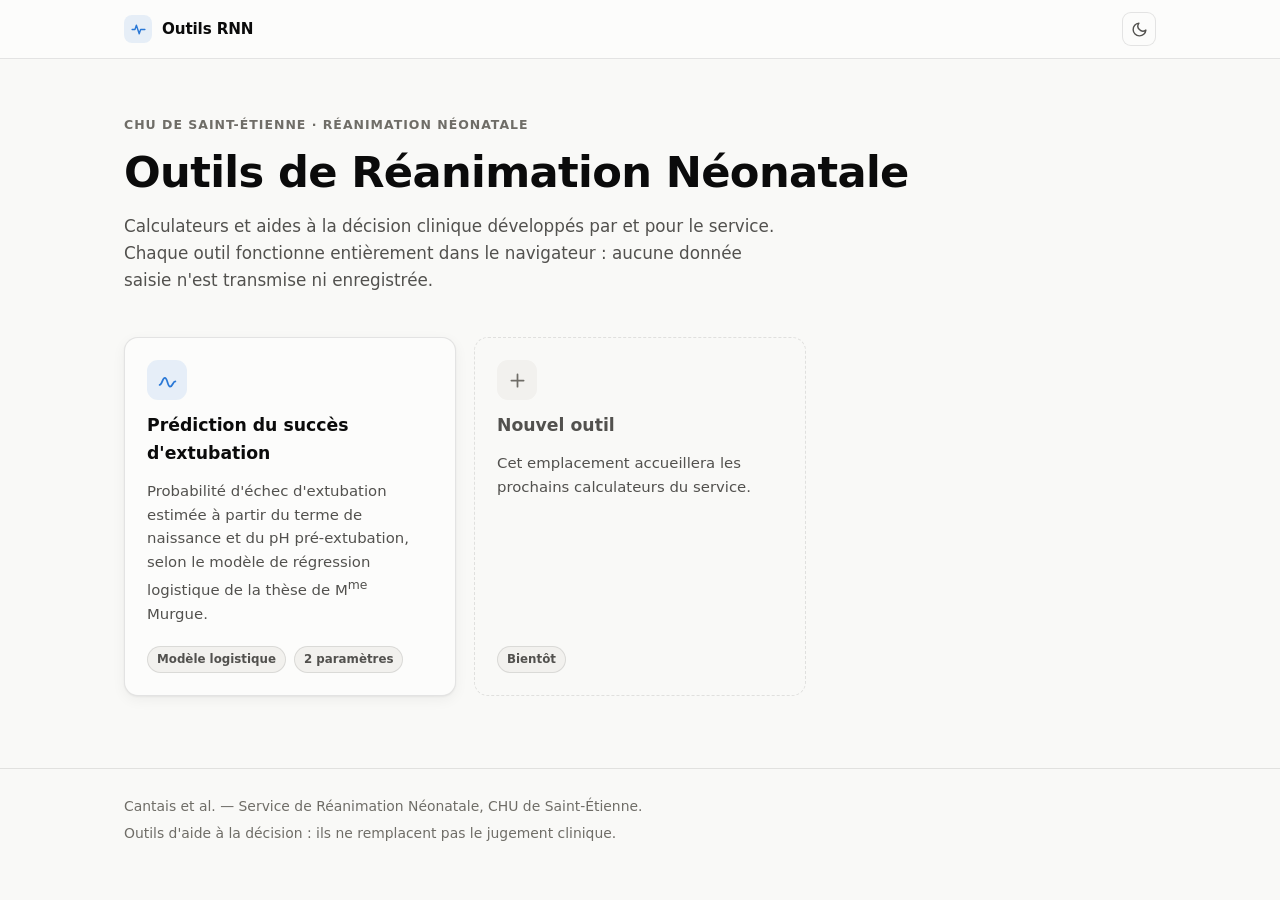
==== index.html @ ab8a1454 "Site des outils du service de Réanimation Néonatale Page d'accueil à tuiles + premier outil : prédic" ====
<!DOCTYPE html>
<html lang="fr">
<head>
<meta charset="utf-8">
<meta name="viewport" content="width=device-width, initial-scale=1">
<title>Outils RNN — Réanimation Néonatale, CHU de Saint-Étienne</title>
<meta name="description" content="Calculateurs et aides à la décision clinique du service de Réanimation Néonatale du CHU de Saint-Étienne.">
<link rel="stylesheet" href="assets/css/style.css">
<link rel="icon" href="data:image/svg+xml,<svg xmlns='http://www.w3.org/2000/svg' viewBox='0 0 100 100'><text y='.9em' font-size='90'>🍼</text></svg>">
<script src="assets/js/theme.js"></script>
</head>
<body>

<header class="topbar">
  <div class="wrap topbar__inner">
    <a class="brand" href="index.html">
      <span class="brand__mark" aria-hidden="true">
        <svg viewBox="0 0 24 24" fill="none" stroke="currentColor" stroke-width="2" stroke-linecap="round" stroke-linejoin="round">
          <path d="M3 12h4l2-6 4 12 2-6h6"/>
        </svg>
      </span>
      Outils RNN
    </a>
    <span class="topbar__spacer"></span>
    <button class="theme-toggle" type="button" aria-label="Changer de thème">
      <svg class="icon-moon" viewBox="0 0 24 24" fill="none" stroke="currentColor" stroke-width="2" stroke-linecap="round" stroke-linejoin="round" aria-hidden="true">
        <path d="M21 12.8A9 9 0 1 1 11.2 3a7 7 0 0 0 9.8 9.8z"/>
      </svg>
      <svg class="icon-sun" viewBox="0 0 24 24" fill="none" stroke="currentColor" stroke-width="2" stroke-linecap="round" stroke-linejoin="round" aria-hidden="true">
        <circle cx="12" cy="12" r="4"/>
        <path d="M12 2v2M12 20v2M4.9 4.9l1.4 1.4M17.7 17.7l1.4 1.4M2 12h2M20 12h2M4.9 19.1l1.4-1.4M17.7 6.3l1.4-1.4"/>
      </svg>
    </button>
  </div>
</header>

<main class="wrap">

  <div class="page-head">
    <p class="eyebrow">CHU de Saint-Étienne · Réanimation Néonatale</p>
    <h1>Outils de Réanimation Néonatale</h1>
    <p class="lead">
      Calculateurs et aides à la décision clinique développés par et pour le service.
      Chaque outil fonctionne entièrement dans le navigateur : aucune donnée saisie n'est
      transmise ni enregistrée.
    </p>
  </div>

  <ul class="tiles">

    <li>
      <a class="tile" href="outils/extubation.html">
        <span class="tile__icon" aria-hidden="true">
          <svg viewBox="0 0 24 24" fill="none" stroke="currentColor" stroke-width="2" stroke-linecap="round" stroke-linejoin="round">
            <path d="M3 17c3 0 3-8 6-8s3 10 6 10 3-6 6-6"/>
          </svg>
        </span>
        <span class="tile__title">Prédiction du succès d'extubation</span>
        <span class="tile__desc">
          Probabilité d'échec d'extubation estimée à partir du terme de naissance
          et du pH pré-extubation, selon le modèle de régression logistique de la
          thèse de M<sup>me</sup> Murgue.
        </span>
        <span class="tile__foot">
          <span class="tag">Modèle logistique</span>
          <span class="tag">2 paramètres</span>
        </span>
      </a>
    </li>

    <li>
      <div class="tile tile--soon">
        <span class="tile__icon" aria-hidden="true">
          <svg viewBox="0 0 24 24" fill="none" stroke="currentColor" stroke-width="2" stroke-linecap="round" stroke-linejoin="round">
            <path d="M12 5v14M5 12h14"/>
          </svg>
        </span>
        <span class="tile__title">Nouvel outil</span>
        <span class="tile__desc">
          Cet emplacement accueillera les prochains calculateurs du service.
        </span>
        <span class="tile__foot"><span class="tag">Bientôt</span></span>
      </div>
    </li>

  </ul>

</main>

<footer class="site-footer">
  <div class="wrap">
    <p>Cantais et al. — Service de Réanimation Néonatale, CHU de Saint-Étienne.</p>
    <p>Outils d'aide à la décision : ils ne remplacent pas le jugement clinique.</p>
  </div>
</footer>

</body>
</html>
---- assets/css/style.css ----
/* ==========================================================================
   Outils RNN — feuille de style commune
   Service de Réanimation Néonatale, CHU de Saint-Étienne
   ========================================================================== */

/* --- Jetons de couleur ---------------------------------------------------
   Le thème clair est défini sur :root nu. Le thème sombre est redéfini deux
   fois : sous prefers-color-scheme (réglage système) et sous [data-theme]
   (bascule manuelle), pour que la bascule gagne dans les deux sens.        */

:root {
  color-scheme: light;

  --plane:        #f9f9f7;
  --surface:      #fcfcfb;
  --surface-2:    #f2f1ee;
  --text-1:       #0b0b0b;
  --text-2:       #52514e;
  --muted:        #6f6d67;
  --border:       rgba(11, 11, 11, 0.10);
  --border-strong:rgba(11, 11, 11, 0.18);
  --grid:         #e1e0d9;
  --axis:         #c3c2b7;

  --accent:       #2a78d6;
  --accent-ink:   #184f95;
  --accent-wash:  rgba(42, 120, 214, 0.10);

  --series-1:     #2a78d6;

  --good:         #0ca30c;
  --warn:         #fab219;
  --crit:         #d03b3b;
  --good-ink:     #006300;
  --warn-ink:     #8a5a00;
  --crit-ink:     #a52323;

  --shadow-1: 0 1px 2px rgba(11, 11, 11, 0.05), 0 4px 14px rgba(11, 11, 11, 0.05);
  --shadow-2: 0 2px 4px rgba(11, 11, 11, 0.06), 0 12px 30px rgba(11, 11, 11, 0.10);

  --radius:   14px;
  --radius-s: 9px;
  --maxw:     1080px;

  --sans: system-ui, -apple-system, "Segoe UI", Roboto, sans-serif;
}

@media (prefers-color-scheme: dark) {
  :root:not([data-theme="light"]) {
    color-scheme: dark;

    --plane:        #0d0d0d;
    --surface:      #1a1a19;
    --surface-2:    #232322;
    --text-1:       #ffffff;
    --text-2:       #c3c2b7;
    --muted:        #939189;
    --border:       rgba(255, 255, 255, 0.10);
    --border-strong:rgba(255, 255, 255, 0.20);
    --grid:         #2c2c2a;
    --axis:         #383835;

    --accent:       #3987e5;
    --accent-ink:   #9ec5f4;
    --accent-wash:  rgba(57, 135, 229, 0.14);

    --series-1:     #3987e5;

    --good-ink:     #0ca30c;
    --warn-ink:     #fab219;
    --crit-ink:     #e06a6a;

    --shadow-1: 0 1px 2px rgba(0, 0, 0, 0.4);
    --shadow-2: 0 2px 4px rgba(0, 0, 0, 0.4), 0 12px 30px rgba(0, 0, 0, 0.5);
  }
}

:root[data-theme="dark"] {
  color-scheme: dark;

  --plane:        #0d0d0d;
  --surface:      #1a1a19;
  --surface-2:    #232322;
  --text-1:       #ffffff;
  --text-2:       #c3c2b7;
  --muted:        #939189;
  --border:       rgba(255, 255, 255, 0.10);
  --border-strong:rgba(255, 255, 255, 0.20);
  --grid:         #2c2c2a;
  --axis:         #383835;

  --accent:       #3987e5;
  --accent-ink:   #9ec5f4;
  --accent-wash:  rgba(57, 135, 229, 0.14);

  --series-1:     #3987e5;

  --good-ink:     #0ca30c;
  --warn-ink:     #fab219;
  --crit-ink:     #e06a6a;

  --shadow-1: 0 1px 2px rgba(0, 0, 0, 0.4);
  --shadow-2: 0 2px 4px rgba(0, 0, 0, 0.4), 0 12px 30px rgba(0, 0, 0, 0.5);
}

/* --- Base ---------------------------------------------------------------- */

*, *::before, *::after { box-sizing: border-box; }

html { -webkit-text-size-adjust: 100%; }

body {
  margin: 0;
  font-family: var(--sans);
  font-size: 16px;
  line-height: 1.6;
  color: var(--text-1);
  background: var(--plane);
  -webkit-font-smoothing: antialiased;
}

h1, h2, h3 { line-height: 1.2; margin: 0; font-weight: 640; letter-spacing: -0.015em; }
p { margin: 0; }
a { color: var(--accent); }

.wrap {
  width: 100%;
  max-width: var(--maxw);
  margin: 0 auto;
  padding: 0 24px;
}

/* --- Barre supérieure ---------------------------------------------------- */

.topbar {
  border-bottom: 1px solid var(--border);
  background: var(--surface);
}

.topbar__inner {
  display: flex;
  align-items: center;
  gap: 16px;
  min-height: 58px;
}

.brand {
  display: inline-flex;
  align-items: center;
  gap: 10px;
  font-weight: 620;
  font-size: 0.95rem;
  color: var(--text-1);
  text-decoration: none;
  letter-spacing: -0.01em;
}

.brand__mark {
  display: grid;
  place-items: center;
  width: 28px;
  height: 28px;
  border-radius: 8px;
  background: var(--accent-wash);
  color: var(--accent);
  flex: 0 0 auto;
}

.brand__mark svg { width: 17px; height: 17px; }

.topbar__spacer { flex: 1 1 auto; }

.theme-toggle {
  display: inline-grid;
  place-items: center;
  width: 34px;
  height: 34px;
  padding: 0;
  border: 1px solid var(--border);
  border-radius: 9px;
  background: var(--surface);
  color: var(--text-2);
  cursor: pointer;
}
.theme-toggle:hover { background: var(--surface-2); color: var(--text-1); }
.theme-toggle svg { width: 17px; height: 17px; }
.theme-toggle .icon-sun { display: none; }
:root[data-theme="dark"] .theme-toggle .icon-sun { display: block; }
:root[data-theme="dark"] .theme-toggle .icon-moon { display: none; }
@media (prefers-color-scheme: dark) {
  :root:not([data-theme="light"]) .theme-toggle .icon-sun { display: block; }
  :root:not([data-theme="light"]) .theme-toggle .icon-moon { display: none; }
}

.back-link {
  display: inline-flex;
  align-items: center;
  gap: 6px;
  font-size: 0.9rem;
  color: var(--text-2);
  text-decoration: none;
}
.back-link:hover { color: var(--text-1); }
.back-link svg { width: 15px; height: 15px; }

/* --- En-tête de page ----------------------------------------------------- */

.page-head { padding: 56px 0 8px; }

.eyebrow {
  font-size: 0.78rem;
  font-weight: 600;
  letter-spacing: 0.08em;
  text-transform: uppercase;
  color: var(--muted);
  margin-bottom: 12px;
}

.page-head h1 { font-size: clamp(1.85rem, 1.2rem + 2.4vw, 2.7rem); }

.lead {
  margin-top: 14px;
  max-width: 62ch;
  font-size: 1.05rem;
  color: var(--text-2);
}

/* --- Grille de tuiles ---------------------------------------------------- */

.tiles {
  display: grid;
  grid-template-columns: repeat(auto-fill, minmax(272px, 1fr));
  gap: 18px;
  padding: 36px 0 8px;
  list-style: none;
  margin: 0;
}

.tile {
  display: flex;
  flex-direction: column;
  gap: 12px;
  height: 100%;
  padding: 22px;
  border: 1px solid var(--border);
  border-radius: var(--radius);
  background: var(--surface);
  box-shadow: var(--shadow-1);
  color: inherit;
  text-decoration: none;
  transition: transform 140ms ease, box-shadow 140ms ease, border-color 140ms ease;
}
.tile:hover {
  transform: translateY(-2px);
  box-shadow: var(--shadow-2);
  border-color: var(--border-strong);
}
.tile:focus-visible { outline: 2px solid var(--accent); outline-offset: 3px; }

.tile__icon {
  display: grid;
  place-items: center;
  width: 40px;
  height: 40px;
  border-radius: 11px;
  background: var(--accent-wash);
  color: var(--accent);
}
.tile__icon svg { width: 21px; height: 21px; }

.tile__title { font-size: 1.08rem; font-weight: 640; }
.tile__desc { font-size: 0.93rem; color: var(--text-2); }

.tile__foot {
  margin-top: auto;
  padding-top: 8px;
  display: flex;
  align-items: center;
  gap: 8px;
  flex-wrap: wrap;
}

.tag {
  display: inline-block;
  padding: 3px 9px;
  border-radius: 999px;
  background: var(--surface-2);
  border: 1px solid var(--border);
  font-size: 0.74rem;
  font-weight: 560;
  color: var(--text-2);
}

.tile--soon {
  border-style: dashed;
  box-shadow: none;
  background: transparent;
  cursor: default;
}
.tile--soon:hover { transform: none; box-shadow: none; border-color: var(--border); }
.tile--soon .tile__icon { background: var(--surface-2); color: var(--muted); }
.tile--soon .tile__title { color: var(--text-2); }

/* --- Cartes -------------------------------------------------------------- */

.card {
  padding: 22px;
  border: 1px solid var(--border);
  border-radius: var(--radius);
  background: var(--surface);
  box-shadow: var(--shadow-1);
}

.card__title {
  font-size: 0.78rem;
  font-weight: 620;
  letter-spacing: 0.07em;
  text-transform: uppercase;
  color: var(--muted);
  margin-bottom: 16px;
}

/* --- Mise en page de l'outil --------------------------------------------- */

.tool-grid {
  display: grid;
  grid-template-columns: minmax(0, 340px) minmax(0, 1fr);
  gap: 20px;
  align-items: start;
  padding: 32px 0 0;
}

@media (min-width: 861px) {
  .tool-grid > form { position: sticky; top: 20px; }
}

@media (max-width: 860px) {
  .tool-grid { grid-template-columns: minmax(0, 1fr); }
}

/* --- Formulaire ---------------------------------------------------------- */

.field + .field { margin-top: 22px; }

.field__label {
  display: block;
  font-size: 0.92rem;
  font-weight: 600;
  margin-bottom: 2px;
}

.field__hint {
  display: block;
  font-size: 0.82rem;
  color: var(--muted);
  margin-bottom: 10px;
}

.inputs-row { display: flex; align-items: flex-end; gap: 10px; }
.inputs-row .unit { font-size: 0.86rem; color: var(--muted); padding-bottom: 9px; }

input[type="number"] {
  width: 100%;
  min-width: 0;
  padding: 9px 11px;
  font: inherit;
  font-variant-numeric: tabular-nums;
  color: var(--text-1);
  background: var(--plane);
  border: 1px solid var(--border-strong);
  border-radius: var(--radius-s);
}
input[type="number"]:focus-visible {
  outline: 2px solid var(--accent);
  outline-offset: 1px;
  border-color: transparent;
}

input[type="range"] {
  width: 100%;
  margin: 12px 0 0;
  accent-color: var(--accent);
}

.field__warn {
  display: none;
  margin-top: 8px;
  font-size: 0.83rem;
  color: var(--warn-ink);
}
.field__warn.is-visible { display: block; }

/* --- Résultat ------------------------------------------------------------ */

.result { display: flex; flex-direction: column; gap: 18px; }

.result__head {
  display: flex;
  align-items: flex-end;
  justify-content: space-between;
  gap: 20px;
  flex-wrap: wrap;
}

.hero__label { font-size: 0.92rem; color: var(--text-2); }

.hero__value {
  font-size: clamp(3rem, 2rem + 5vw, 4.2rem);
  font-weight: 660;
  line-height: 1;
  letter-spacing: -0.03em;
  margin-top: 6px;
}

.hero__value .pct { font-size: 0.42em; font-weight: 600; margin-left: 4px; color: var(--text-2); }

.hero__counter { font-size: 0.92rem; color: var(--text-2); text-align: right; }
@media (max-width: 520px) { .hero__counter { text-align: left; } }
.hero__counter strong { font-weight: 640; color: var(--text-1); font-size: 1.15rem; }

.badge {
  display: inline-flex;
  align-items: center;
  gap: 7px;
  padding: 5px 12px 5px 9px;
  border-radius: 999px;
  border: 1px solid var(--border);
  background: var(--surface-2);
  font-size: 0.86rem;
  font-weight: 600;
}
.badge svg { width: 15px; height: 15px; flex: 0 0 auto; }
.badge[data-level="good"] { color: var(--good-ink); }
.badge[data-level="warn"] { color: var(--warn-ink); }
.badge[data-level="crit"] { color: var(--crit-ink); }

/* Jauge : la piste est un pas clair de la même rampe que le remplissage. */
.meter {
  position: relative;
  height: 12px;
  border-radius: 999px;
  background: var(--surface-2);
  overflow: hidden;
}
.meter__fill {
  height: 100%;
  border-radius: 999px;
  background: var(--good);
  transition: width 200ms ease, background-color 200ms ease;
}
.meter__fill[data-level="warn"] { background: var(--warn); }
.meter__fill[data-level="crit"] { background: var(--crit); }

.meter-scale {
  display: flex;
  justify-content: space-between;
  margin-top: 6px;
  font-size: 0.76rem;
  color: var(--muted);
  font-variant-numeric: tabular-nums;
}

/* --- Graphiques ---------------------------------------------------------- */

.charts {
  display: grid;
  grid-template-columns: repeat(auto-fit, minmax(280px, 1fr));
  gap: 20px;
}

.chart__title { display: block; font-size: 0.95rem; font-weight: 620; }
.chart__sub { display: block; font-size: 0.83rem; color: var(--muted); margin-top: 2px; }

.chart__figure { position: relative; margin: 12px 0 0; }
.chart__svg { display: block; width: 100%; height: auto; overflow: visible; }

/* Marques SVG : traits fins, grille en retrait, texte en jetons de texte
   (jamais en couleur de série). */
.chart__svg text {
  font-size: 11px;
  fill: var(--muted);
  font-variant-numeric: tabular-nums;
}
.chart__svg .grid     { stroke: var(--grid); stroke-width: 1; }
.chart__svg .axis     { stroke: var(--axis); stroke-width: 1; }
.chart__svg .area     { fill: var(--series-1); opacity: 0.10; stroke: none; }
.chart__svg .line     { fill: none; stroke: var(--series-1); stroke-width: 2; stroke-linejoin: round; stroke-linecap: round; }
.chart__svg .dot      { fill: var(--series-1); stroke: var(--surface); stroke-width: 2; }
.chart__svg .marker   { stroke: var(--axis); stroke-width: 1; stroke-dasharray: 3 3; }
.chart__svg .crosshair{ stroke: var(--axis); stroke-width: 1; opacity: 0; }
.chart__svg .crosshair.is-visible { opacity: 1; }
.chart__svg .hover-dot { fill: var(--series-1); stroke: var(--surface); stroke-width: 2; opacity: 0; }
.chart__svg .hover-dot.is-visible { opacity: 1; }
.chart__svg .hit      { fill: transparent; cursor: crosshair; }
/* Étiquette directe : liseré de la couleur de surface pour rester lisible
   là où elle croise la courbe (même principe que l'anneau des marqueurs). */
.chart__svg .value-label {
  fill: var(--text-1);
  font-weight: 620;
  stroke: var(--surface);
  stroke-width: 3;
  paint-order: stroke;
}

.tooltip {
  position: absolute;
  z-index: 2;
  pointer-events: none;
  opacity: 0;
  transform: translate(-50%, -100%);
  padding: 6px 9px;
  border-radius: 8px;
  border: 1px solid var(--border);
  background: var(--surface);
  box-shadow: var(--shadow-2);
  font-size: 0.8rem;
  font-variant-numeric: tabular-nums;
  color: var(--text-1);
  white-space: nowrap;
  transition: opacity 100ms ease;
}
.tooltip.is-visible { opacity: 1; }

/* --- Détail du calcul & tableau ------------------------------------------ */

.equation {
  margin: 0;
  padding: 14px 16px;
  border-radius: var(--radius-s);
  background: var(--surface-2);
  border: 1px solid var(--border);
  font-family: ui-monospace, SFMono-Regular, Menlo, Consolas, monospace;
  font-size: 0.87rem;
  line-height: 1.7;
  color: var(--text-1);
  overflow-x: auto;
}

.steps {
  margin: 14px 0 0;
  padding: 0;
  list-style: none;
  font-size: 0.9rem;
  color: var(--text-2);
}
.steps li { display: flex; justify-content: space-between; gap: 16px; padding: 6px 0; border-bottom: 1px solid var(--border); }
.steps li:last-child { border-bottom: 0; }
.steps b { font-weight: 620; color: var(--text-1); font-variant-numeric: tabular-nums; }

details { margin-top: 16px; }
summary {
  cursor: pointer;
  font-size: 0.9rem;
  font-weight: 600;
  color: var(--text-2);
  padding: 6px 0;
}
summary:hover { color: var(--text-1); }

.table-scroll { overflow-x: auto; margin-top: 10px; }

table {
  width: 100%;
  border-collapse: collapse;
  font-size: 0.87rem;
  font-variant-numeric: tabular-nums;
}
th, td { text-align: right; padding: 7px 10px; border-bottom: 1px solid var(--border); white-space: nowrap; }
th:first-child, td:first-child { text-align: left; }
thead th { color: var(--muted); font-weight: 600; font-size: 0.8rem; }
tbody tr.is-current { background: var(--accent-wash); }
tbody tr.is-current td { font-weight: 620; color: var(--text-1); }

/* --- Notes & avertissement ----------------------------------------------- */

.prose { font-size: 0.92rem; color: var(--text-2); }
.prose p + p { margin-top: 10px; }
.prose strong { color: var(--text-1); font-weight: 620; }

.notice {
  display: flex;
  gap: 12px;
  padding: 16px 18px;
  border-radius: var(--radius);
  border: 1px solid var(--border);
  background: var(--surface-2);
  font-size: 0.9rem;
  color: var(--text-2);
}
.notice svg { width: 18px; height: 18px; flex: 0 0 auto; margin-top: 2px; color: var(--muted); }
.notice strong { color: var(--text-1); font-weight: 620; }

.btn {
  display: inline-flex;
  align-items: center;
  gap: 7px;
  padding: 8px 14px;
  border: 1px solid var(--border-strong);
  border-radius: var(--radius-s);
  background: var(--surface);
  color: var(--text-1);
  font: inherit;
  font-size: 0.88rem;
  font-weight: 560;
  cursor: pointer;
}
.btn:hover { background: var(--surface-2); }
.btn svg { width: 15px; height: 15px; }

.stack { display: flex; flex-direction: column; gap: 20px; }

/* --- Pied de page -------------------------------------------------------- */

.site-footer {
  margin-top: 64px;
  padding: 26px 0 34px;
  border-top: 1px solid var(--border);
  font-size: 0.87rem;
  color: var(--muted);
}
.site-footer p + p { margin-top: 4px; }

.sr-only {
  position: absolute;
  width: 1px; height: 1px;
  padding: 0; margin: -1px;
  overflow: hidden;
  clip: rect(0 0 0 0);
  white-space: nowrap;
  border: 0;
}

@media print {
  .topbar, .theme-toggle, .btn, input[type="range"] { display: none !important; }
  body { background: #fff; }
  .card, .tile { box-shadow: none; }
}
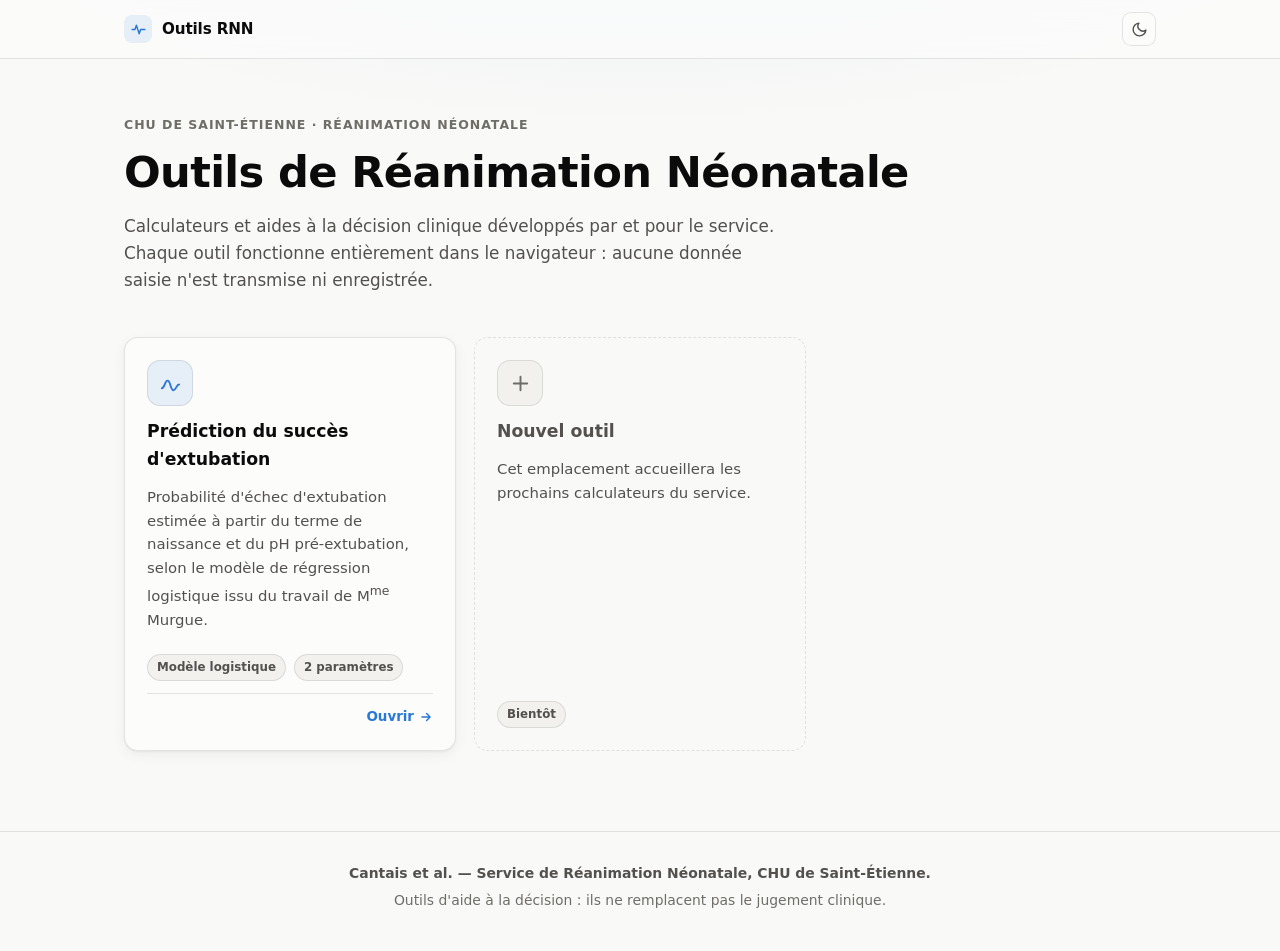
==== commit 04d11abf: "Passe graphique et libellés - « thèse » remplacé par « travail de Mme Murgue » partout - pied de pag" ====
--- a/index.html
+++ b/index.html
@@ -58,12 +58,19 @@
         <span class="tile__title">Prédiction du succès d'extubation</span>
         <span class="tile__desc">
           Probabilité d'échec d'extubation estimée à partir du terme de naissance
-          et du pH pré-extubation, selon le modèle de régression logistique de la
-          thèse de M<sup>me</sup> Murgue.
+          et du pH pré-extubation, selon le modèle de régression logistique
+          issu du travail de M<sup>me</sup> Murgue.
         </span>
         <span class="tile__foot">
-          <span class="tag">Modèle logistique</span>
-          <span class="tag">2 paramètres</span>
+          <span class="tile__tags">
+            <span class="tag">Modèle logistique</span>
+            <span class="tag">2 paramètres</span>
+          </span>
+          <span class="tile__cta">Ouvrir
+            <svg viewBox="0 0 24 24" fill="none" stroke="currentColor" stroke-width="2.4" stroke-linecap="round" stroke-linejoin="round" aria-hidden="true">
+              <path d="M5 12h13M13 6l6 6-6 6"/>
+            </svg>
+          </span>
         </span>
       </a>
     </li>
@@ -79,7 +86,7 @@
         <span class="tile__desc">
           Cet emplacement accueillera les prochains calculateurs du service.
         </span>
-        <span class="tile__foot"><span class="tag">Bientôt</span></span>
+        <span class="tile__foot"><span class="tile__tags"><span class="tag">Bientôt</span></span></span>
       </div>
     </li>
 
@@ -89,7 +96,7 @@
 
 <footer class="site-footer">
   <div class="wrap">
-    <p>Cantais et al. — Service de Réanimation Néonatale, CHU de Saint-Étienne.</p>
+    <p class="credit">Cantais et al. — Service de Réanimation Néonatale, CHU de Saint-Étienne.</p>
     <p>Outils d'aide à la décision : ils ne remplacent pas le jugement clinique.</p>
   </div>
 </footer>
--- a/assets/css/style.css
+++ b/assets/css/style.css
@@ -24,7 +24,9 @@
 
   --accent:       #2a78d6;
   --accent-ink:   #184f95;
+  --accent-solid: #256abf;
   --accent-wash:  rgba(42, 120, 214, 0.10);
+  --topbar-bg:    rgba(252, 252, 251, 0.78);
 
   --series-1:     #2a78d6;
 
@@ -34,6 +36,9 @@
   --good-ink:     #006300;
   --warn-ink:     #8a5a00;
   --crit-ink:     #a52323;
+  --wash-good:    rgba(12, 163, 12, 0.055);
+  --wash-warn:    rgba(250, 178, 25, 0.10);
+  --wash-crit:    rgba(208, 59, 59, 0.055);
 
   --shadow-1: 0 1px 2px rgba(11, 11, 11, 0.05), 0 4px 14px rgba(11, 11, 11, 0.05);
   --shadow-2: 0 2px 4px rgba(11, 11, 11, 0.06), 0 12px 30px rgba(11, 11, 11, 0.10);
@@ -62,13 +67,18 @@
 
     --accent:       #3987e5;
     --accent-ink:   #9ec5f4;
+    --accent-solid: #256abf;
     --accent-wash:  rgba(57, 135, 229, 0.14);
+    --topbar-bg:    rgba(26, 26, 25, 0.72);
 
     --series-1:     #3987e5;
 
     --good-ink:     #0ca30c;
     --warn-ink:     #fab219;
     --crit-ink:     #e06a6a;
+    --wash-good:    rgba(12, 163, 12, 0.09);
+    --wash-warn:    rgba(250, 178, 25, 0.055);
+    --wash-crit:    rgba(224, 106, 106, 0.09);
 
     --shadow-1: 0 1px 2px rgba(0, 0, 0, 0.4);
     --shadow-2: 0 2px 4px rgba(0, 0, 0, 0.4), 0 12px 30px rgba(0, 0, 0, 0.5);
@@ -91,13 +101,18 @@
 
   --accent:       #3987e5;
   --accent-ink:   #9ec5f4;
+  --accent-solid: #256abf;
   --accent-wash:  rgba(57, 135, 229, 0.14);
+  --topbar-bg:    rgba(26, 26, 25, 0.72);
 
   --series-1:     #3987e5;
 
   --good-ink:     #0ca30c;
   --warn-ink:     #fab219;
   --crit-ink:     #e06a6a;
+  --wash-good:    rgba(12, 163, 12, 0.09);
+  --wash-warn:    rgba(250, 178, 25, 0.055);
+  --wash-crit:    rgba(224, 106, 106, 0.09);
 
   --shadow-1: 0 1px 2px rgba(0, 0, 0, 0.4);
   --shadow-2: 0 2px 4px rgba(0, 0, 0, 0.4), 0 12px 30px rgba(0, 0, 0, 0.5);
@@ -115,7 +130,11 @@
   font-size: 16px;
   line-height: 1.6;
   color: var(--text-1);
-  background: var(--plane);
+  /* Halo d'accent très diffus en haut de page, puis le plan uni. */
+  background:
+    radial-gradient(1100px 420px at 50% -180px, var(--accent-wash), transparent 72%),
+    var(--plane);
+  background-attachment: fixed;
   -webkit-font-smoothing: antialiased;
 }
 
@@ -133,8 +152,13 @@
 /* --- Barre supérieure ---------------------------------------------------- */
 
 .topbar {
+  position: sticky;
+  top: 0;
+  z-index: 20;
   border-bottom: 1px solid var(--border);
-  background: var(--surface);
+  background: var(--topbar-bg);
+  -webkit-backdrop-filter: saturate(180%) blur(12px);
+  backdrop-filter: saturate(180%) blur(12px);
 }
 
 .topbar__inner {
@@ -260,25 +284,47 @@
 .tile__icon {
   display: grid;
   place-items: center;
-  width: 40px;
-  height: 40px;
-  border-radius: 11px;
+  width: 46px;
+  height: 46px;
+  border-radius: 13px;
   background: var(--accent-wash);
+  border: 1px solid var(--border);
   color: var(--accent);
-}
-.tile__icon svg { width: 21px; height: 21px; }
+  transition: background-color 140ms ease, color 140ms ease, border-color 140ms ease;
+}
+.tile__icon svg { width: 23px; height: 23px; }
+.tile:hover .tile__icon {
+  background: var(--accent-solid);
+  border-color: transparent;
+  color: #fff;
+}
+
+.tile__cta {
+  display: flex;
+  align-items: center;
+  justify-content: flex-end;
+  gap: 5px;
+  padding-top: 12px;
+  border-top: 1px solid var(--border);
+  font-size: 0.84rem;
+  font-weight: 600;
+  color: var(--accent);
+}
+.tile__cta svg { width: 14px; height: 14px; transition: transform 140ms ease; }
+.tile:hover .tile__cta svg { transform: translateX(3px); }
 
 .tile__title { font-size: 1.08rem; font-weight: 640; }
 .tile__desc { font-size: 0.93rem; color: var(--text-2); }
 
 .tile__foot {
   margin-top: auto;
-  padding-top: 8px;
+  padding-top: 10px;
   display: flex;
-  align-items: center;
-  gap: 8px;
-  flex-wrap: wrap;
-}
+  flex-direction: column;
+  gap: 12px;
+}
+
+.tile__tags { display: flex; align-items: center; gap: 8px; flex-wrap: wrap; }
 
 .tag {
   display: inline-block;
@@ -362,8 +408,10 @@
 input[type="number"] {
   width: 100%;
   min-width: 0;
-  padding: 9px 11px;
+  padding: 11px 12px;
   font: inherit;
+  font-size: 1.06rem;
+  font-weight: 560;
   font-variant-numeric: tabular-nums;
   color: var(--text-1);
   background: var(--plane);
@@ -392,7 +440,24 @@
 
 /* --- Résultat ------------------------------------------------------------ */
 
-.result { display: flex; flex-direction: column; gap: 18px; }
+/* La carte de résultat prend un liseré et un fond très légèrement teintés par
+   le niveau ; la couleur double le libellé et l'icône, elle ne les remplace pas. */
+.result {
+  display: flex;
+  flex-direction: column;
+  gap: 20px;
+  border-left: 4px solid var(--good);
+  background: linear-gradient(var(--wash-good), var(--wash-good)), var(--surface);
+  transition: border-color 200ms ease, background-color 200ms ease;
+}
+.result[data-level="warn"] {
+  border-left-color: var(--warn);
+  background: linear-gradient(var(--wash-warn), var(--wash-warn)), var(--surface);
+}
+.result[data-level="crit"] {
+  border-left-color: var(--crit);
+  background: linear-gradient(var(--wash-crit), var(--wash-crit)), var(--surface);
+}
 
 .result__head {
   display: flex;
@@ -421,44 +486,58 @@
 .badge {
   display: inline-flex;
   align-items: center;
-  gap: 7px;
-  padding: 5px 12px 5px 9px;
+  gap: 8px;
+  padding: 7px 15px 7px 11px;
   border-radius: 999px;
-  border: 1px solid var(--border);
-  background: var(--surface-2);
-  font-size: 0.86rem;
-  font-weight: 600;
-}
-.badge svg { width: 15px; height: 15px; flex: 0 0 auto; }
+  border: 1px solid var(--border-strong);
+  background: var(--surface);
+  font-size: 0.9rem;
+  font-weight: 620;
+}
+.badge svg { width: 16px; height: 16px; flex: 0 0 auto; }
 .badge[data-level="good"] { color: var(--good-ink); }
 .badge[data-level="warn"] { color: var(--warn-ink); }
 .badge[data-level="crit"] { color: var(--crit-ink); }
 
-/* Jauge : la piste est un pas clair de la même rampe que le remplissage. */
+/* Jauge : piste neutre, remplissage porteur du niveau, et deux repères de
+   seuil séparés du remplissage par un intervalle en couleur de surface. */
 .meter {
   position: relative;
-  height: 12px;
+  height: 14px;
   border-radius: 999px;
   background: var(--surface-2);
+  border: 1px solid var(--border);
   overflow: hidden;
 }
 .meter__fill {
   height: 100%;
   border-radius: 999px;
   background: var(--good);
-  transition: width 200ms ease, background-color 200ms ease;
+  transition: width 220ms ease, background-color 220ms ease;
 }
 .meter__fill[data-level="warn"] { background: var(--warn); }
 .meter__fill[data-level="crit"] { background: var(--crit); }
 
+.meter__tick {
+  position: absolute;
+  top: 0;
+  bottom: 0;
+  width: 2px;
+  margin-left: -1px;
+  background: var(--surface);
+}
+
 .meter-scale {
-  display: flex;
-  justify-content: space-between;
+  position: relative;
+  height: 20px;
   margin-top: 6px;
   font-size: 0.76rem;
   color: var(--muted);
   font-variant-numeric: tabular-nums;
 }
+.meter-scale span { position: absolute; top: 0; transform: translateX(-50%); white-space: nowrap; }
+.meter-scale .at-start { left: 0; transform: none; }
+.meter-scale .at-end { right: 0; left: auto; transform: none; }
 
 /* --- Graphiques ---------------------------------------------------------- */
 
@@ -483,7 +562,12 @@
 }
 .chart__svg .grid     { stroke: var(--grid); stroke-width: 1; }
 .chart__svg .axis     { stroke: var(--axis); stroke-width: 1; }
-.chart__svg .area     { fill: var(--series-1); opacity: 0.10; stroke: none; }
+/* Aire : dégradé vertical de la teinte de série, du lavis vers la surface.
+   Le remplissage est posé en attribut (url(#…)), les arrêts en CSS pour
+   suivre le thème. */
+.chart__svg .area     { stroke: none; }
+.chart__svg .stop-top { stop-color: var(--series-1); stop-opacity: 0.26; }
+.chart__svg .stop-bot { stop-color: var(--series-1); stop-opacity: 0.02; }
 .chart__svg .line     { fill: none; stroke: var(--series-1); stroke-width: 2; stroke-linejoin: round; stroke-linecap: round; }
 .chart__svg .dot      { fill: var(--series-1); stroke: var(--surface); stroke-width: 2; }
 .chart__svg .marker   { stroke: var(--axis); stroke-width: 1; stroke-dasharray: 3 3; }
@@ -606,19 +690,31 @@
 }
 .btn:hover { background: var(--surface-2); }
 .btn svg { width: 15px; height: 15px; }
+.btn:focus-visible { outline: 2px solid var(--accent); outline-offset: 2px; }
+
+.btn--primary {
+  background: var(--accent-solid);
+  border-color: transparent;
+  color: #fff;
+}
+/* Survol : un pas plus foncé de la même rampe, le texte blanc reste au-dessus
+   de 5:1 dans les deux thèmes. */
+.btn--primary:hover { background: #1c5cab; color: #fff; }
 
 .stack { display: flex; flex-direction: column; gap: 20px; }
 
 /* --- Pied de page -------------------------------------------------------- */
 
 .site-footer {
-  margin-top: 64px;
-  padding: 26px 0 34px;
+  margin-top: 72px;
+  padding: 30px 0 40px;
   border-top: 1px solid var(--border);
   font-size: 0.87rem;
   color: var(--muted);
-}
-.site-footer p + p { margin-top: 4px; }
+  text-align: center;
+}
+.site-footer p + p { margin-top: 5px; }
+.site-footer .credit { color: var(--text-2); font-weight: 560; }
 
 .sr-only {
   position: absolute;
